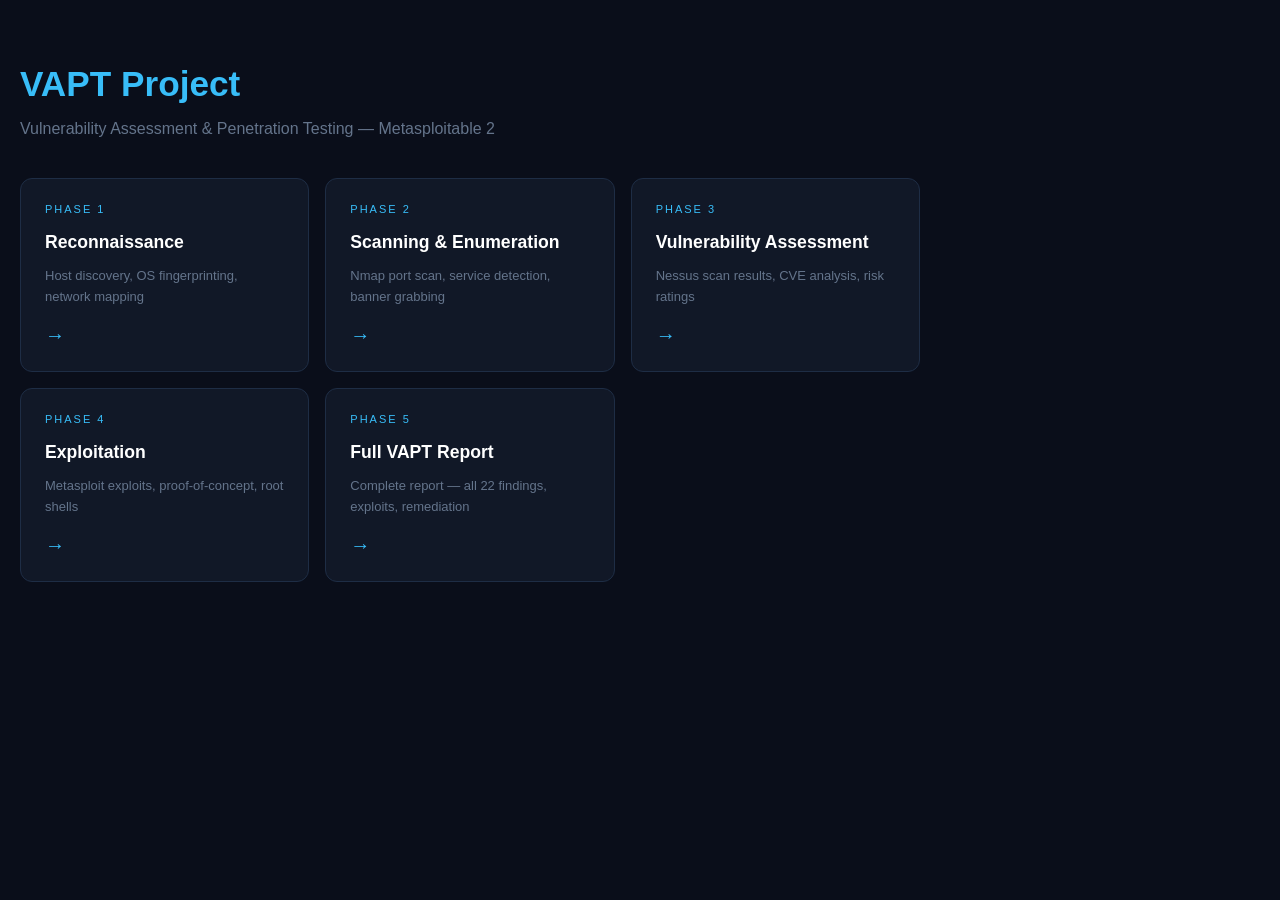
==== index.html @ b56f35e7 "Create index.html" ====
<!DOCTYPE html>
<html lang="en">
<head>
  <meta charset="UTF-8">
  <meta name="viewport" content="width=device-width, initial-scale=1.0">
  <title>VAPT Project — Metasploitable 2</title>
  <style>
    body { font-family: 'Segoe UI', sans-serif; background: #0a0e1a;
           color: #e2e8f0; margin: 0; padding: 40px 20px; }
    h1   { font-size: 2.2rem; color: #38bdf8; margin-bottom: 8px; }
    .sub { color: #64748b; margin-bottom: 40px; }
    .grid { display: grid; grid-template-columns: repeat(auto-fill,minmax(280px,1fr)); gap: 16px; max-width: 900px; }
    .card { background: #111827; border: 1px solid #1e2d45; border-radius: 12px;
            padding: 24px; text-decoration: none; color: inherit;
            transition: border-color .2s, transform .2s; }
    .card:hover { border-color: #38bdf8; transform: translateY(-2px); }
    .card .num  { font-size: 11px; color: #38bdf8; letter-spacing: 2px;
                  text-transform: uppercase; margin-bottom: 8px; }
    .card h3    { font-size: 1.1rem; color: #fff; margin-bottom: 8px; }
    .card p     { font-size: 13px; color: #64748b; line-height: 1.6; }
    .card .arr  { margin-top: 16px; color: #38bdf8; font-size: 20px; }
  </style>
</head>
<body>
  <h1>VAPT Project</h1>
  <p class="sub">Vulnerability Assessment & Penetration Testing — Metasploitable 2</p>
  <div class="grid">

    <a class="card" href="Phase1-recon/index.html">
      <div class="num">Phase 1</div>
      <h3>Reconnaissance</h3>
      <p>Host discovery, OS fingerprinting, network mapping</p>
      <div class="arr">→</div>
    </a>

    <a class="card" href="PHASE2-scanning/index.html">
      <div class="num">Phase 2</div>
      <h3>Scanning & Enumeration</h3>
      <p>Nmap port scan, service detection, banner grabbing</p>
      <div class="arr">→</div>
    </a>

    <a class="card" href="PHASE3-vuln-assesment/index.html">
      <div class="num">Phase 3</div>
      <h3>Vulnerability Assessment</h3>
      <p>Nessus scan results, CVE analysis, risk ratings</p>
      <div class="arr">→</div>
    </a>

    <a class="card" href="PHASE4-exploitation/index.html">
      <div class="num">Phase 4</div>
      <h3>Exploitation</h3>
      <p>Metasploit exploits, proof-of-concept, root shells</p>
      <div class="arr">→</div>
    </a>

    <a class="card" href="PHASE5-reporting/VAPT_Report_Metasploitable2.html">
      <div class="num">Phase 5</div>
      <h3>Full VAPT Report</h3>
      <p>Complete report — all 22 findings, exploits, remediation</p>
      <div class="arr">→</div>
    </a>

  </div>
</body>
</html>
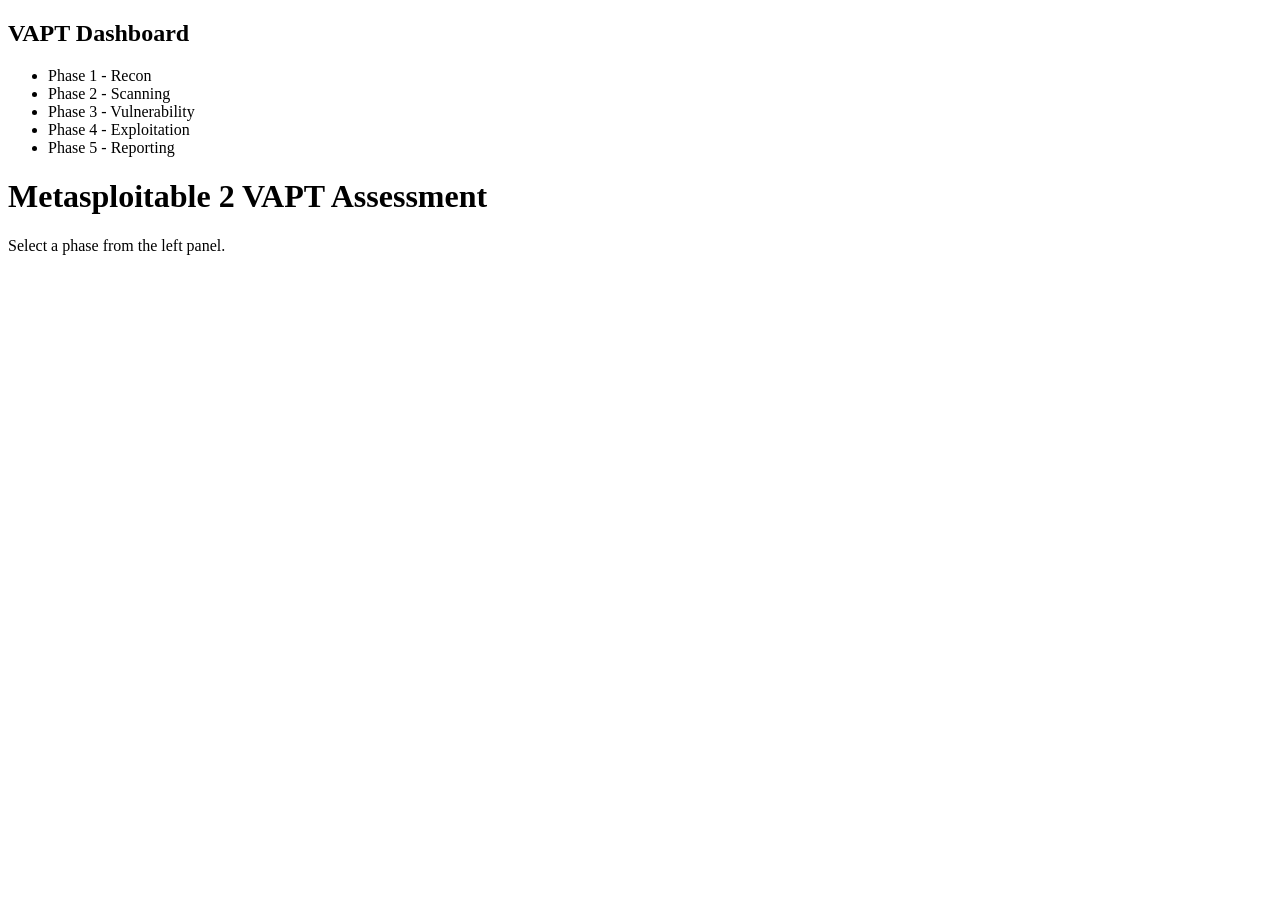
==== commit 55cfab8a: "Update index.html" ====
--- a/index.html
+++ b/index.html
@@ -1,66 +1,32 @@
 <!DOCTYPE html>
 <html lang="en">
 <head>
-  <meta charset="UTF-8">
-  <meta name="viewport" content="width=device-width, initial-scale=1.0">
-  <title>VAPT Project — Metasploitable 2</title>
-  <style>
-    body { font-family: 'Segoe UI', sans-serif; background: #0a0e1a;
-           color: #e2e8f0; margin: 0; padding: 40px 20px; }
-    h1   { font-size: 2.2rem; color: #38bdf8; margin-bottom: 8px; }
-    .sub { color: #64748b; margin-bottom: 40px; }
-    .grid { display: grid; grid-template-columns: repeat(auto-fill,minmax(280px,1fr)); gap: 16px; max-width: 900px; }
-    .card { background: #111827; border: 1px solid #1e2d45; border-radius: 12px;
-            padding: 24px; text-decoration: none; color: inherit;
-            transition: border-color .2s, transform .2s; }
-    .card:hover { border-color: #38bdf8; transform: translateY(-2px); }
-    .card .num  { font-size: 11px; color: #38bdf8; letter-spacing: 2px;
-                  text-transform: uppercase; margin-bottom: 8px; }
-    .card h3    { font-size: 1.1rem; color: #fff; margin-bottom: 8px; }
-    .card p     { font-size: 13px; color: #64748b; line-height: 1.6; }
-    .card .arr  { margin-top: 16px; color: #38bdf8; font-size: 20px; }
-  </style>
+<meta charset="UTF-8">
+<meta name="viewport" content="width=device-width, initial-scale=1.0">
+<title>VAPT Dashboard — Metasploitable 2</title>
+<link rel="stylesheet" href="style.css">
 </head>
+
 <body>
-  <h1>VAPT Project</h1>
-  <p class="sub">Vulnerability Assessment & Penetration Testing — Metasploitable 2</p>
-  <div class="grid">
 
-    <a class="card" href="Phase1-recon/index.html">
-      <div class="num">Phase 1</div>
-      <h3>Reconnaissance</h3>
-      <p>Host discovery, OS fingerprinting, network mapping</p>
-      <div class="arr">→</div>
-    </a>
+<div class="sidebar">
+  <h2>VAPT Dashboard</h2>
+  <ul>
+    <li onclick="loadPhase('Phase1-recon')">Phase 1 - Recon</li>
+    <li onclick="loadPhase('PHASE2-scanning')">Phase 2 - Scanning</li>
+    <li onclick="loadPhase('PHASE3-vuln-assesment')">Phase 3 - Vulnerability</li>
+    <li onclick="loadPhase('PHASE4-exploitation')">Phase 4 - Exploitation</li>
+    <li onclick="loadPhase('PHASE5-reporting')">Phase 5 - Reporting</li>
+  </ul>
+</div>
 
-    <a class="card" href="PHASE2-scanning/index.html">
-      <div class="num">Phase 2</div>
-      <h3>Scanning & Enumeration</h3>
-      <p>Nmap port scan, service detection, banner grabbing</p>
-      <div class="arr">→</div>
-    </a>
+<div class="main">
+  <div id="content">
+    <h1>Metasploitable 2 VAPT Assessment</h1>
+    <p>Select a phase from the left panel.</p>
+  </div>
+</div>
 
-    <a class="card" href="PHASE3-vuln-assesment/index.html">
-      <div class="num">Phase 3</div>
-      <h3>Vulnerability Assessment</h3>
-      <p>Nessus scan results, CVE analysis, risk ratings</p>
-      <div class="arr">→</div>
-    </a>
-
-    <a class="card" href="PHASE4-exploitation/index.html">
-      <div class="num">Phase 4</div>
-      <h3>Exploitation</h3>
-      <p>Metasploit exploits, proof-of-concept, root shells</p>
-      <div class="arr">→</div>
-    </a>
-
-    <a class="card" href="PHASE5-reporting/VAPT_Report_Metasploitable2.html">
-      <div class="num">Phase 5</div>
-      <h3>Full VAPT Report</h3>
-      <p>Complete report — all 22 findings, exploits, remediation</p>
-      <div class="arr">→</div>
-    </a>
-
-  </div>
+<script src="script.js"></script>
 </body>
 </html>
